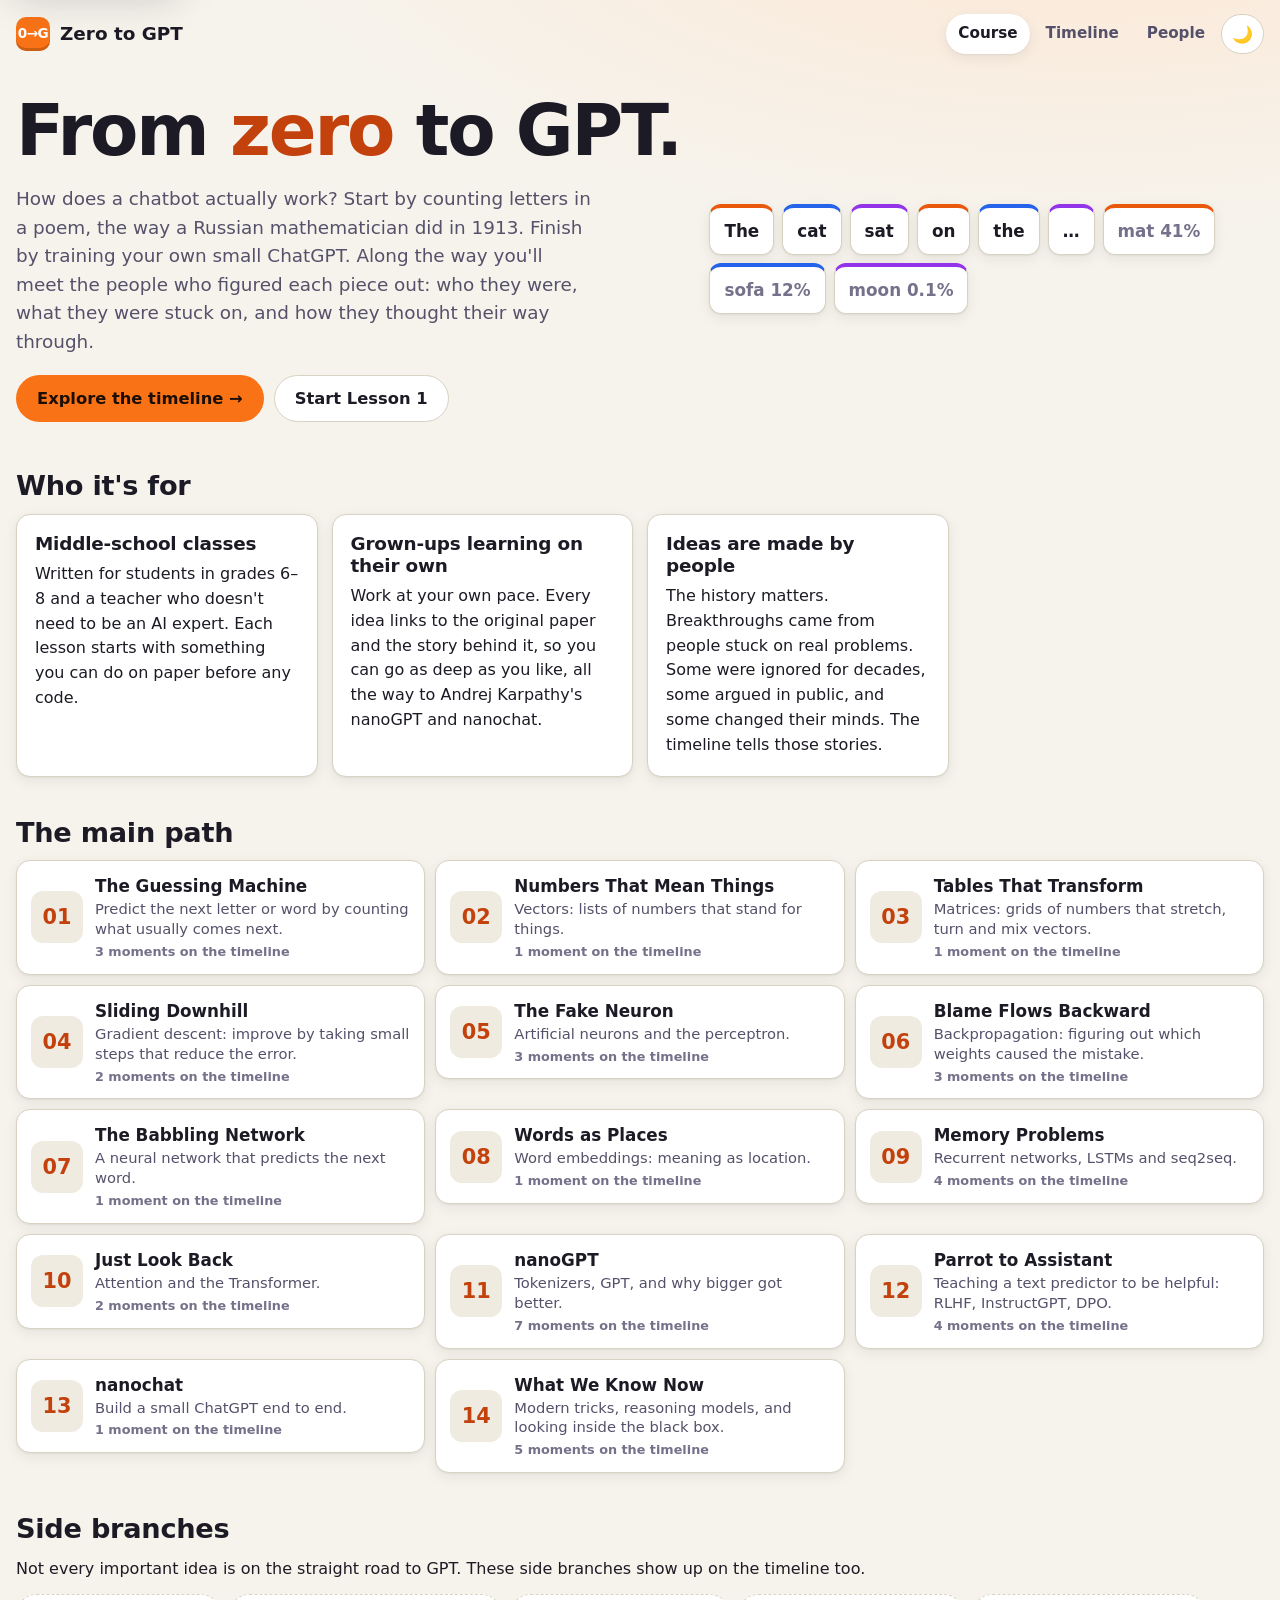
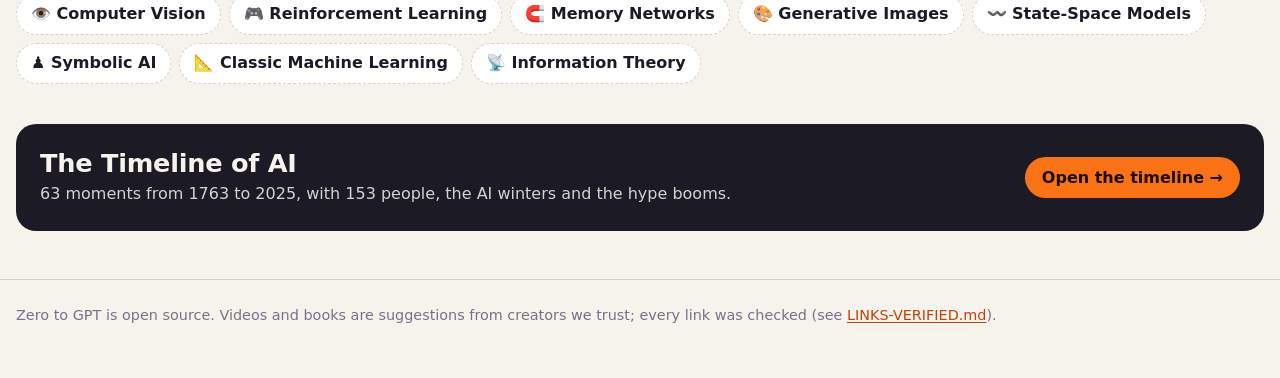
==== site/index.html @ 170c4353 "Zero to GPT: course scaffold, Lesson 1, Bug Hunt, AI timeline - Lesson 1 (The Guessing Machine): sto" ====
<!doctype html>
<html lang="en">
<head>
  <meta charset="utf-8">
  <meta name="viewport" content="width=device-width, initial-scale=1">
  <title>Zero to GPT</title>
  <meta name="description" content="An open-source course on how large language models work, from counting letters to building your own small ChatGPT, with the history of who figured it out and how.">
  <link rel="icon" href="data:image/svg+xml,%3Csvg xmlns='http://www.w3.org/2000/svg' viewBox='0 0 32 32'%3E%3Crect width='32' height='32' rx='8' fill='%23f97316'/%3E%3Ccircle cx='9' cy='16' r='3' fill='white'/%3E%3Ccircle cx='16' cy='16' r='3' fill='white'/%3E%3Ccircle cx='23' cy='16' r='3' fill='white'/%3E%3C/svg%3E">
  <link rel="stylesheet" href="assets/site.css">
  <script src="assets/common.js"></script>
  <style>
    .hero { padding: 28px 16px 8px; max-width: 1280px; margin: 0 auto; display: grid; gap: 28px; grid-template-columns: minmax(0, 1.2fr) minmax(0, 1fr); align-items: center; }
    .hero h1 { font-size: clamp(2.4rem, 7vw, 4.4rem); font-weight: 900; line-height: 1.02; letter-spacing: -.03em; margin-bottom: .25em; }
    .hero h1 em { font-style: normal; color: var(--accent); }
    .hero p { font-size: 1.15rem; color: var(--ink-2); max-width: 36rem; }
    .cta { display: flex; flex-wrap: wrap; gap: 10px; margin-top: 18px; }
    .cta .btn { padding: 13px 20px; font-size: 1.02rem; }
    .chain { display: flex; flex-wrap: wrap; gap: 8px; align-content: center; }
    .chain span { font-family: var(--font); font-weight: 800; padding: 10px 14px; border-radius: 12px; background: var(--surface); border: 1px solid var(--line); box-shadow: var(--shadow); font-size: 1.05rem; }
    .chain span:nth-child(3n+1) { border-top: 4px solid var(--t-main); }
    .chain span:nth-child(3n+2) { border-top: 4px solid var(--t-branch-vision); }
    .chain span:nth-child(3n) { border-top: 4px solid var(--t-branch-memory-networks); }
    .chain .prob { color: var(--ink-3); font-weight: 600; }
    section.block { max-width: 1280px; margin: 40px auto 0; padding: 0 16px; }
    section.block > h2 { font-size: 1.7rem; font-weight: 900; }
    .cards { display: grid; gap: 14px; grid-template-columns: repeat(auto-fill, minmax(min(100%, 300px), 1fr)); }
    .card { background: var(--surface); border: 1px solid var(--line); border-radius: var(--radius); padding: 18px; box-shadow: var(--shadow); }
    .card h3 { font-size: 1.15rem; font-weight: 850; }
    .card p:last-child { margin-bottom: 0; }
    .lessons { list-style: none; padding: 0; margin: 0; display: grid; gap: 10px; grid-template-columns: repeat(auto-fill, minmax(min(100%, 380px), 1fr)); }
    .lessons a { display: grid; grid-template-columns: 52px 1fr; gap: 12px; align-items: center; text-decoration: none; color: var(--ink); background: var(--surface); border: 1px solid var(--line); border-radius: var(--radius); padding: 12px 14px; box-shadow: var(--shadow); }
    .lessons a:hover { border-color: var(--accent-fill); }
    .lessons .n { font-family: var(--font); font-weight: 900; font-size: 1.3rem; display: grid; place-items: center; height: 52px; border-radius: 12px; background: var(--surface-2); color: var(--accent); }
    .lessons .t { font-family: var(--font); font-weight: 800; font-size: 1.05rem; display: block; }
    .lessons .b { color: var(--ink-2); font-size: .92rem; display: block; line-height: 1.35; }
    .lessons .h { color: var(--ink-3); font-size: .8rem; font-weight: 650; display: block; margin-top: 3px; }
    .branches { list-style: none; padding: 0; margin: 0; display: flex; flex-wrap: wrap; gap: 8px; }
    .branches li { background: var(--surface); border: 1px dashed var(--line); border-radius: 999px; padding: 7px 14px; font-weight: 650; }
    .branches a { color: var(--ink); text-decoration: none; }
    .branches a:hover { text-decoration: underline; }
    .timeline-cta { display: flex; flex-wrap: wrap; gap: 16px; align-items: center; justify-content: space-between; background: var(--ink); color: var(--bg); border-radius: 20px; padding: 24px; }
    .timeline-cta h2 { color: var(--bg); margin: 0 0 4px; font-size: 1.6rem; font-weight: 900; }
    .timeline-cta p { margin: 0; opacity: .85; }
    @media (max-width: 820px) { .hero { grid-template-columns: 1fr; } }
  </style>
</head>
<body>
  <a class="skip-link" href="#main">Skip to content</a>
  <header class="site-header">
    <a class="brand" href="index.html"><span class="brand-mark" aria-hidden="true">0→G</span> Zero to GPT</a>
    <nav class="site-nav" aria-label="Site">
      <a href="index.html" aria-current="page">Course</a>
      <a href="timeline/index.html">Timeline</a>
      <a href="timeline/people.html">People</a>
      <button class="icon-btn" id="theme-toggle" type="button" aria-label="Switch theme"></button>
    </nav>
  </header>

  <main id="main">
    <div class="hero">
      <div>
        <h1>From <em>zero</em> to GPT.</h1>
        <p>How does a chatbot actually work? Start by counting letters in a poem, the way a Russian mathematician did in 1913. Finish by training your own small ChatGPT. Along the way you'll meet the people who figured each piece out: who they were, what they were stuck on, and how they thought their way through.</p>
        <div class="cta">
          <a class="btn btn-primary" href="timeline/index.html">Explore the timeline →</a>
          <a class="btn" href="../lessons/01-the-guessing-machine/" data-md-href="../lessons/01-the-guessing-machine/README.md">Start Lesson 1</a>
        </div>
      </div>
      <div class="chain" aria-label="Example: a language model guessing the next word">
        <span>The</span><span>cat</span><span>sat</span><span>on</span><span>the</span><span>…</span><span class="prob">mat 41%</span><span class="prob">sofa 12%</span><span class="prob">moon 0.1%</span>
      </div>
    </div>

    <section class="block" aria-labelledby="who">
      <h2 id="who">Who it's for</h2>
      <div class="cards">
        <div class="card">
          <h3>Middle-school classes</h3>
          <p>Written for students in grades 6–8 and a teacher who doesn't need to be an AI expert. Each lesson starts with something you can do on paper before any code.</p>
        </div>
        <div class="card">
          <h3>Grown-ups learning on their own</h3>
          <p>Work at your own pace. Every idea links to the original paper and the story behind it, so you can go as deep as you like, all the way to Andrej Karpathy's nanoGPT and nanochat.</p>
        </div>
        <div class="card">
          <h3>Ideas are made by people</h3>
          <p>The history matters. Breakthroughs came from people stuck on real problems. Some were ignored for decades, some argued in public, and some changed their minds. The timeline tells those stories.</p>
        </div>
      </div>
    </section>

    <section class="block" aria-labelledby="path">
      <h2 id="path">The main path</h2>
      <ol class="lessons" id="lessons"></ol>
    </section>

    <section class="block" aria-labelledby="branches-h">
      <h2 id="branches-h">Side branches</h2>
      <p>Not every important idea is on the straight road to GPT. These side branches show up on the timeline too.</p>
      <ul class="branches" id="branches"></ul>
    </section>

    <section class="block">
      <div class="timeline-cta">
        <div>
          <h2>The Timeline of AI</h2>
          <p id="tl-stats">Bayes to nanochat: the ideas, the people, the winters and the booms.</p>
        </div>
        <a class="btn btn-primary" href="timeline/index.html">Open the timeline →</a>
      </div>
    </section>
  </main>

  <footer class="site-footer">
    <p>Zero to GPT is open source. Videos and books are suggestions from creators we trust; every link was checked (see <a href="timeline/LINKS-VERIFIED.md" data-md-href="timeline/LINKS-VERIFIED.md">LINKS-VERIFIED.md</a>).</p>
  </footer>

  <script>
    (function () {
      var ZTG = window.ZTG, esc = ZTG.esc;
      ZTG.initThemeToggle(document.getElementById('theme-toggle'));
      ZTG.loadData('timeline/data/').then(function (data) {
        var counts = {};
        data.events.forEach(function (e) { counts[e.track] = (counts[e.track] || 0) + 1; });
        document.getElementById('lessons').innerHTML = data.tracks.main.map(function (t) {
          var c = counts[t.id] || 0;
          return '<li><a href="' + esc(ZTG.trackHref(data, t.id, '../')) + '"><span class="n">' + String(t.n).padStart(2, '0') + '</span><span>' +
            '<span class="t">' + esc(t.title) + '</span><span class="b">' + esc(t.blurb || '') + '</span>' +
            (c ? '<span class="h">' + c + ' moment' + (c > 1 ? 's' : '') + ' on the timeline</span>' : '') + '</span></a></li>';
        }).join('');
        document.getElementById('branches').innerHTML = data.tracks.branches.map(function (t) {
          return '<li><a href="timeline/index.html#track=' + encodeURIComponent(t.id) + '">' + esc((t.icon ? t.icon + ' ' : '') + t.title) + '</a></li>';
        }).join('');
        var years = data.events.map(function (e) { return e.year; });
        document.getElementById('tl-stats').textContent = data.events.length + ' moments from ' + Math.min.apply(null, years) + ' to ' +
          Math.max.apply(null, years) + ', with ' + Object.keys(data.people).length + ' people, the AI winters and the hype booms.';
      }).catch(function () { /* the static text still works */ });
    })();
  </script>
</body>
</html>
---- site/assets/site.css ----
/* Zero to GPT — shared styles. No external fonts or CDNs: works offline. */

:root {
  color-scheme: light;
  --bg: #f6f3ec;
  --bg-glow: #fde7d4;
  --surface: #ffffff;
  --surface-2: #efebe1;
  --surface-3: #e5e0d3;
  --ink: #1c1a24;
  --ink-2: #55516a;
  --ink-3: #75718a;
  --line: #d8d2c3;
  --accent: #c2410c;        /* text-safe orange on light */
  --accent-fill: #f97316;
  --accent-ink: #ffffff;
  --focus: #2563eb;
  --main: #ea580c;
  --winter: #dbeafe;
  --winter-edge: #60a5fa;
  --winter-ink: #1e40af;
  --hype: #fef3c7;
  --hype-edge: #f59e0b;
  --hype-ink: #92400e;
  --shadow: 0 1px 2px rgba(28, 26, 36, .06), 0 4px 14px rgba(28, 26, 36, .07);
  --shadow-lg: 0 10px 40px rgba(28, 26, 36, .22);
  --radius: 14px;
  --radius-sm: 9px;
  --font: ui-rounded, "SF Pro Rounded", "Nunito", "Segoe UI", system-ui, -apple-system, Roboto, "Helvetica Neue", Arial, sans-serif;
  --font-body: system-ui, -apple-system, "Segoe UI", Roboto, "Helvetica Neue", Arial, sans-serif;
  --mono: ui-monospace, "SF Mono", Menlo, Consolas, monospace;

  /* track colours (used for dots, borders, small chips — never as body-text colour) */
  --t-main: #ea580c;
  --t-branch-vision: #2563eb;
  --t-branch-reinforcement-learning: #16a34a;
  --t-branch-memory-networks: #9333ea;
  --t-branch-generative-images: #db2777;
  --t-branch-state-space: #0d9488;
  --t-branch-symbolic-ai: #64748b;
  --t-branch-classic-ml: #a16207;
  --t-branch-information-theory: #0284c7;
}

@media (prefers-color-scheme: dark) {
  :root:not([data-theme="light"]) {
    color-scheme: dark;
    --bg: #0f1117;
    --bg-glow: #2a1a12;
    --surface: #181b24;
    --surface-2: #20242f;
    --surface-3: #2a2f3c;
    --ink: #eceaf4;
    --ink-2: #b2afc2;
    --ink-3: #8e8ba0;
    --line: #333849;
    --accent: #fb923c;
    --accent-fill: #f97316;
    --accent-ink: #1a0e05;
    --focus: #93c5fd;
    --main: #fb923c;
    --winter: #172540;
    --winter-edge: #3b82f6;
    --winter-ink: #bfdbfe;
    --hype: #3a2a0c;
    --hype-edge: #f59e0b;
    --hype-ink: #fde68a;
    --shadow: 0 1px 2px rgba(0, 0, 0, .4), 0 4px 14px rgba(0, 0, 0, .3);
    --shadow-lg: 0 10px 40px rgba(0, 0, 0, .6);
    --t-main: #fb923c;
    --t-branch-vision: #60a5fa;
    --t-branch-reinforcement-learning: #4ade80;
    --t-branch-memory-networks: #c084fc;
    --t-branch-generative-images: #f472b6;
    --t-branch-state-space: #2dd4bf;
    --t-branch-symbolic-ai: #94a3b8;
    --t-branch-classic-ml: #facc15;
    --t-branch-information-theory: #38bdf8;
  }
}
:root[data-theme="dark"] {
  color-scheme: dark;
  --bg: #0f1117;
  --bg-glow: #2a1a12;
  --surface: #181b24;
  --surface-2: #20242f;
  --surface-3: #2a2f3c;
  --ink: #eceaf4;
  --ink-2: #b2afc2;
  --ink-3: #8e8ba0;
  --line: #333849;
  --accent: #fb923c;
  --accent-fill: #f97316;
  --accent-ink: #1a0e05;
  --focus: #93c5fd;
  --main: #fb923c;
  --winter: #172540;
  --winter-edge: #3b82f6;
  --winter-ink: #bfdbfe;
  --hype: #3a2a0c;
  --hype-edge: #f59e0b;
  --hype-ink: #fde68a;
  --shadow: 0 1px 2px rgba(0, 0, 0, .4), 0 4px 14px rgba(0, 0, 0, .3);
  --shadow-lg: 0 10px 40px rgba(0, 0, 0, .6);
  --t-main: #fb923c;
  --t-branch-vision: #60a5fa;
  --t-branch-reinforcement-learning: #4ade80;
  --t-branch-memory-networks: #c084fc;
  --t-branch-generative-images: #f472b6;
  --t-branch-state-space: #2dd4bf;
  --t-branch-symbolic-ai: #94a3b8;
  --t-branch-classic-ml: #facc15;
  --t-branch-information-theory: #38bdf8;
}

*, *::before, *::after { box-sizing: border-box; }
html { -webkit-text-size-adjust: 100%; }
body {
  margin: 0;
  background: var(--bg);
  background-image: radial-gradient(1200px 500px at 85% -120px, var(--bg-glow), transparent 70%);
  background-repeat: no-repeat;
  color: var(--ink);
  font-family: var(--font-body);
  font-size: 1rem;
  line-height: 1.55;
  min-height: 100vh;
}
h1, h2, h3, h4 { font-family: var(--font); line-height: 1.2; margin: 0 0 .4em; letter-spacing: -.01em; }
p { margin: 0 0 .8em; }
a { color: var(--accent); text-underline-offset: 2px; }
a:hover { text-decoration-thickness: 2px; }
img { max-width: 100%; }
button, input, select { font: inherit; color: inherit; }

:focus-visible { outline: 3px solid var(--focus); outline-offset: 2px; border-radius: 6px; }

[hidden] { display: none !important; }

.sr-only {
  position: absolute !important; width: 1px; height: 1px; padding: 0; margin: -1px;
  overflow: hidden; clip: rect(0 0 0 0); white-space: nowrap; border: 0;
}
.skip-link {
  position: absolute; left: 12px; top: -60px; z-index: 100;
  background: var(--surface); color: var(--ink); padding: 10px 14px; border-radius: var(--radius-sm);
  box-shadow: var(--shadow-lg); font-weight: 600;
}
.skip-link:focus { top: 12px; }

/* ---------- site header ---------- */
.site-header {
  display: flex; align-items: center; gap: 12px; flex-wrap: wrap;
  padding: 14px 16px; max-width: 1280px; margin: 0 auto;
}
.brand {
  display: inline-flex; align-items: center; gap: 10px; text-decoration: none; color: var(--ink);
  font-family: var(--font); font-weight: 800; font-size: 1.15rem;
}
.brand-mark {
  width: 34px; height: 34px; border-radius: 10px; display: grid; place-items: center;
  background: var(--accent-fill); color: #fff; font-size: .85rem; font-weight: 900; letter-spacing: -.04em;
  box-shadow: inset 0 -3px 0 rgba(0, 0, 0, .18);
}
.site-nav { display: flex; gap: 4px; margin-left: auto; align-items: center; flex-wrap: wrap; }
.site-nav a {
  color: var(--ink-2); text-decoration: none; padding: 8px 12px; border-radius: 999px; font-weight: 600; font-size: .95rem;
}
.site-nav a:hover { background: var(--surface-2); color: var(--ink); }
.site-nav a[aria-current="page"] { background: var(--surface); color: var(--ink); box-shadow: var(--shadow); }

.icon-btn {
  display: inline-grid; place-items: center; min-width: 40px; height: 40px; padding: 0 10px;
  border-radius: 999px; border: 1px solid var(--line); background: var(--surface); color: var(--ink);
  cursor: pointer; font-size: 1.05rem; line-height: 1;
}
.icon-btn:hover { background: var(--surface-2); }

.btn {
  display: inline-flex; align-items: center; gap: 8px; padding: 10px 16px; border-radius: 999px;
  border: 1px solid var(--line); background: var(--surface); color: var(--ink); font-weight: 650;
  text-decoration: none; cursor: pointer; line-height: 1.2;
}
.btn:hover { background: var(--surface-2); }
.btn-primary { background: var(--accent-fill); border-color: transparent; color: #1a0e05; }
.btn-primary:hover { background: var(--accent-fill); filter: brightness(1.06); }

.wrap { max-width: 1280px; margin: 0 auto; padding: 0 16px; }

.site-footer {
  max-width: 1280px; margin: 48px auto 0; padding: 24px 16px 40px; color: var(--ink-3); font-size: .9rem;
  border-top: 1px solid var(--line);
}

.chip {
  display: inline-flex; align-items: center; gap: 6px; padding: 3px 10px; border-radius: 999px;
  background: var(--surface-2); color: var(--ink-2); font-size: .8rem; font-weight: 650; white-space: nowrap;
}
.chip .dot, .dot { width: 9px; height: 9px; border-radius: 50%; background: var(--dot, var(--t-main)); flex: none; }

@media (prefers-reduced-motion: reduce) {
  *, *::before, *::after { animation-duration: .001ms !important; transition-duration: .001ms !important; scroll-behavior: auto !important; }
}
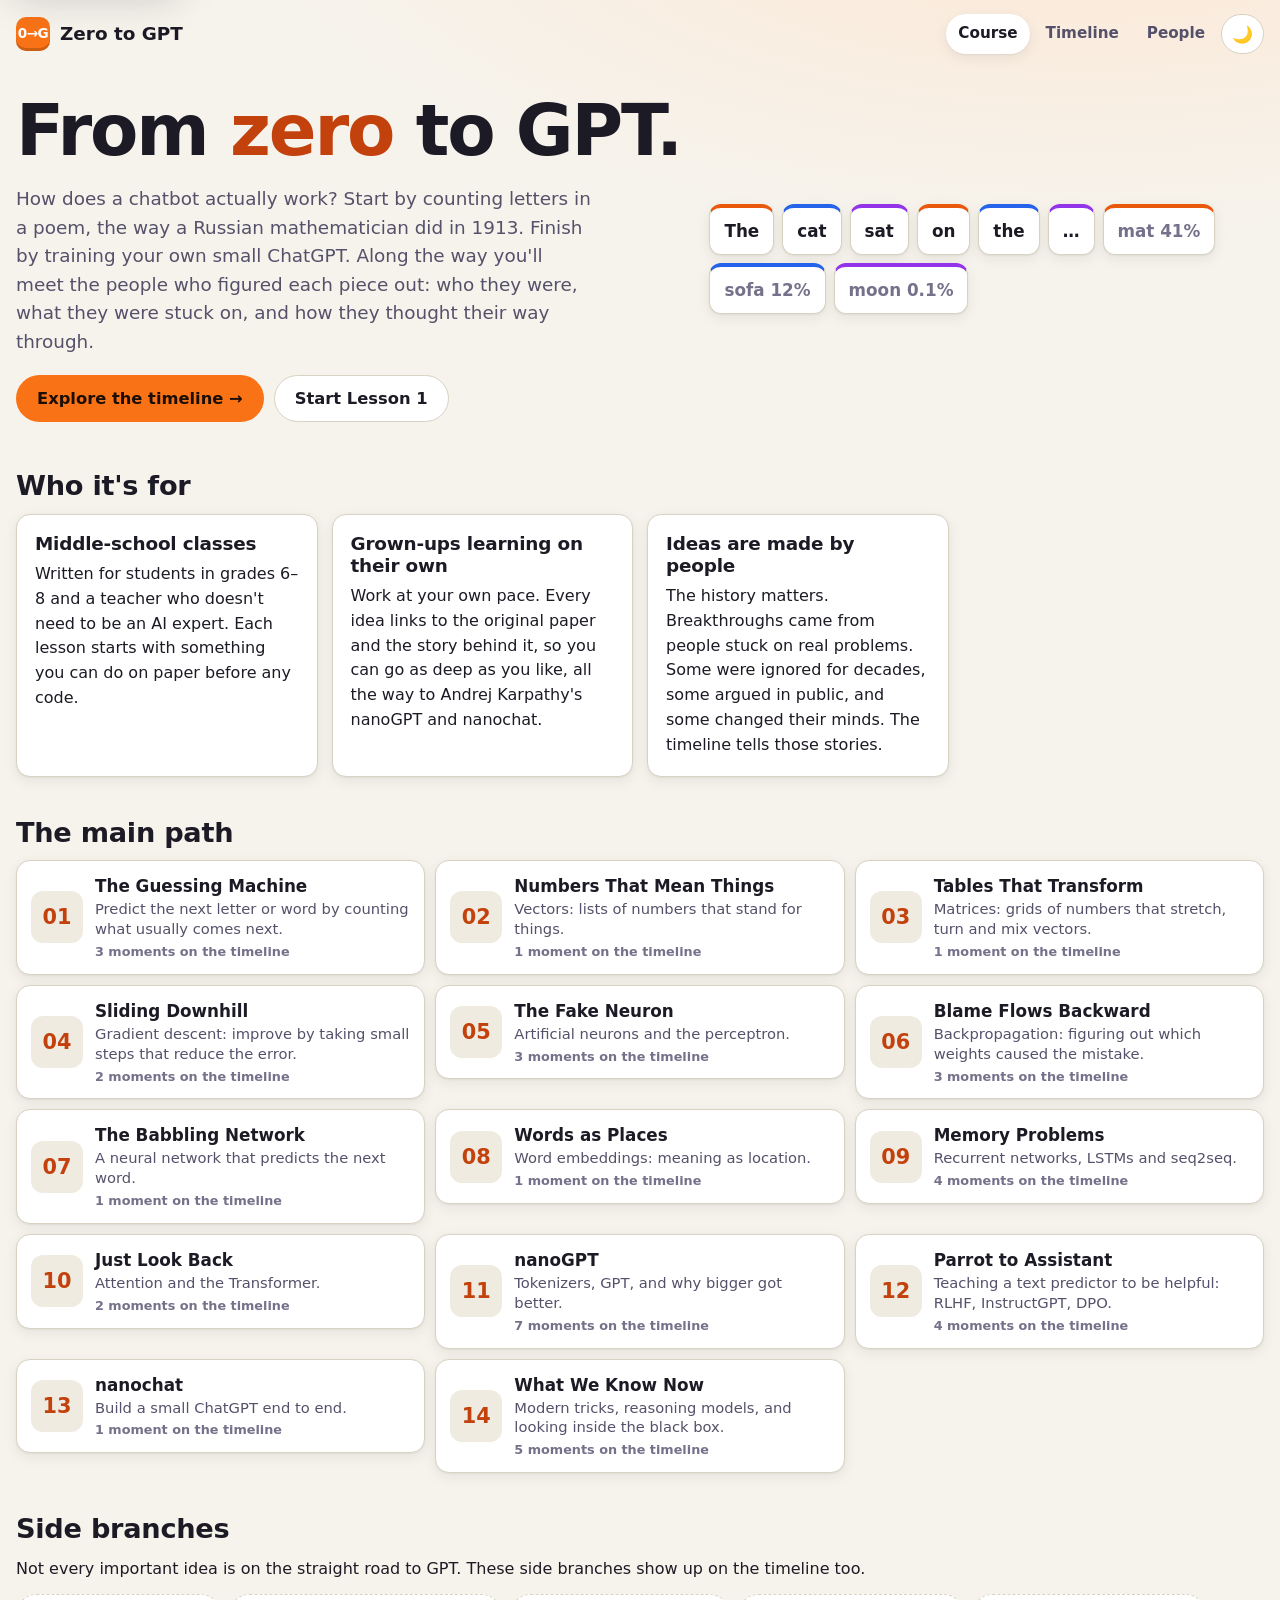
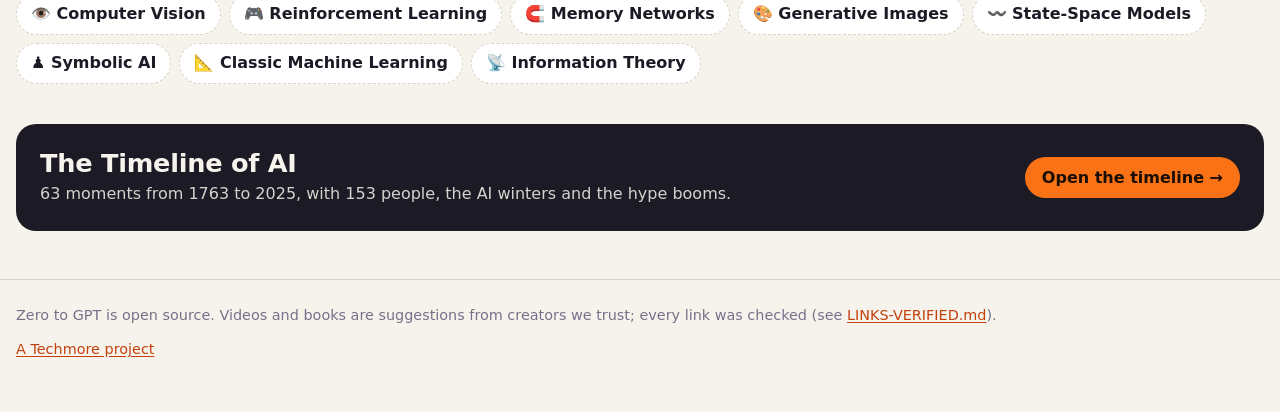
==== commit 240f044e: "Link back to the Techmore hub Co-Authored-By: Claude Fable 5.2 <noreply@anthropic.com>" ====
--- a/site/index.html
+++ b/site/index.html
@@ -113,6 +113,7 @@
 
   <footer class="site-footer">
     <p>Zero to GPT is open source. Videos and books are suggestions from creators we trust; every link was checked (see <a href="timeline/LINKS-VERIFIED.md" data-md-href="timeline/LINKS-VERIFIED.md">LINKS-VERIFIED.md</a>).</p>
+    <p><a href="https://techmore.github.io/">A Techmore project</a></p>
   </footer>
 
   <script>
